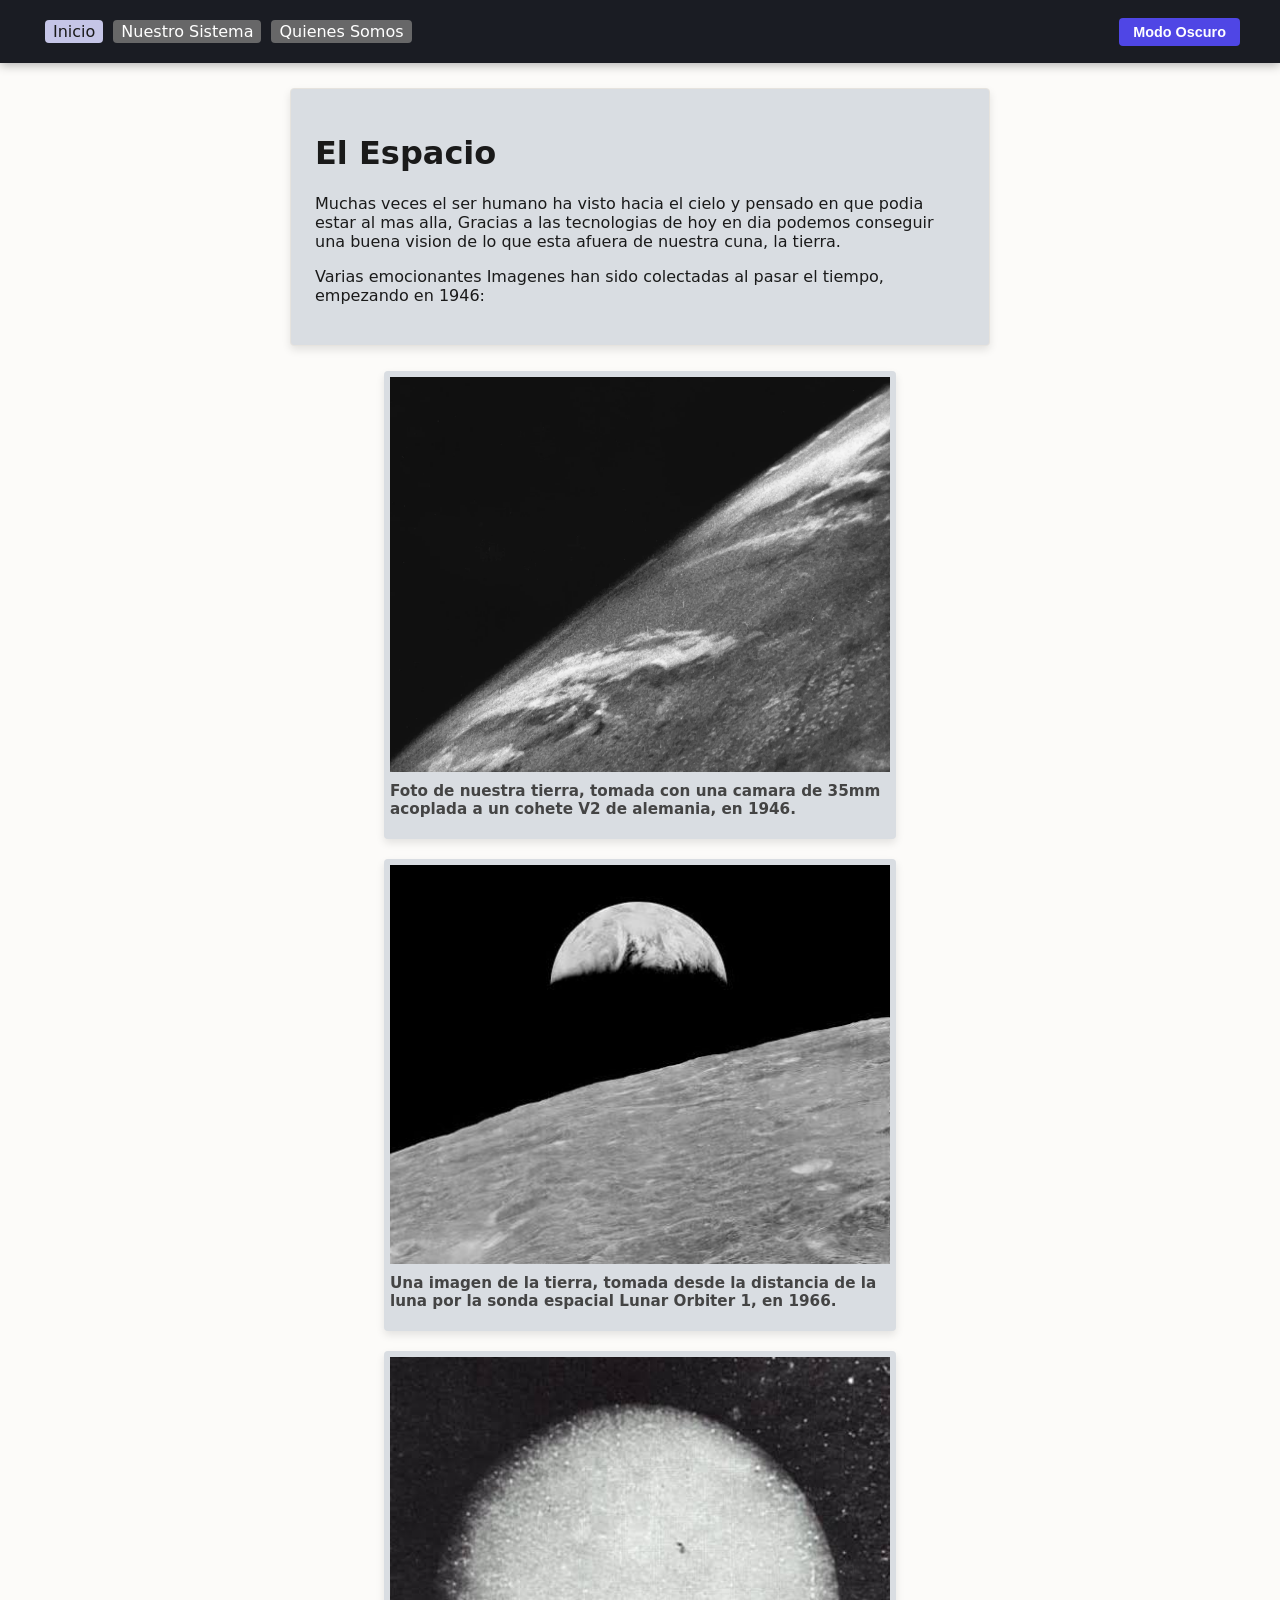
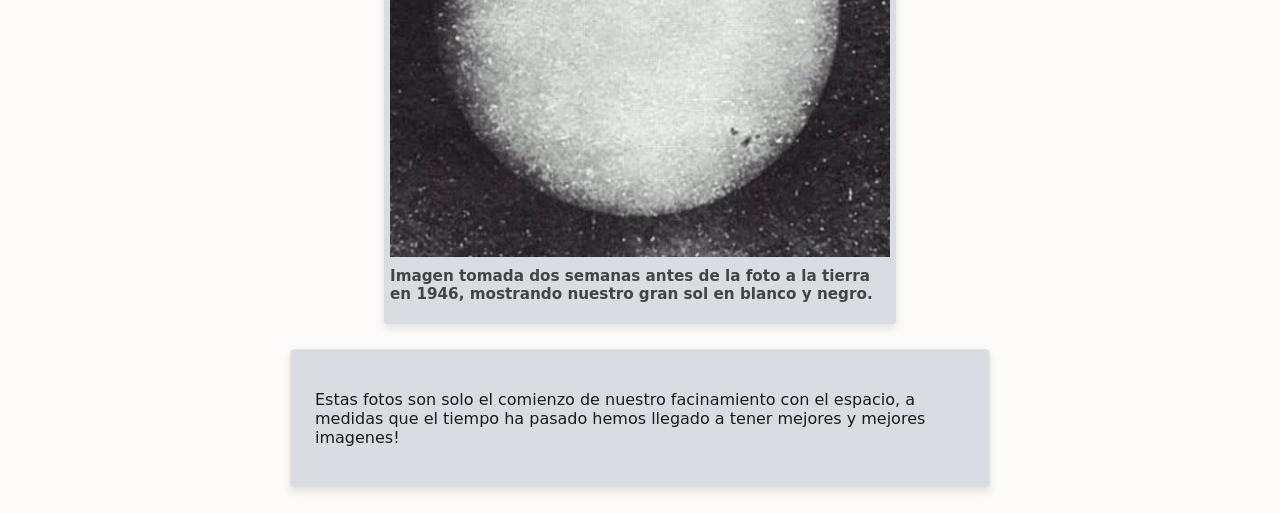
==== Index.html @ aad12935 "t" ====
<!DOCTYPE html>
<html lang="es">
<head>
    <meta charset="UTF-8">
    <title>Biblioteca Espacial</title>
    <link rel="stylesheet" href="./Assets/css/Estilo.css">
</head>
<body>
    <div class="contenedorMenu">
        <header>
            <nav class="navegacionPrincipal">
                <div class="menuEnlaces">
                    <a class="botonActivo" href="Index.html"> Inicio </a>
                    <a class="boton" href="Sistema.html"> Nuestro Sistema </a>
                    <a class="boton" href="Somos.html"> Quienes Somos </a>
                </div>

                <button id="btnTema" class="botonTema" onclick="alternarModo()">Modo Oscuro</button>
            </nav>
        </header>
    </div>

    <div class="contenedorTexto">
        <h1>El Espacio</h1>
        <p>Muchas veces el ser humano ha visto hacia el cielo y pensado en que podia estar al mas alla, Gracias a las tecnologias de hoy en dia podemos conseguir una buena vision de lo que esta afuera de nuestra cuna, la tierra.</p>
        <p>Varias emocionantes Imagenes han sido colectadas al pasar el tiempo, empezando en 1946: </p>
    </div>

    <div class="contenedorFoto">
        <img class="imagenInicio" src="./Assets/Img/1946.webp"
         alt="Foto de nuestra tierra, tomada con una camara de 35mm acoplada a un cohete V2 de alemania.">
        <h3>Foto de nuestra tierra, tomada con una camara de 35mm acoplada a un cohete V2 de alemania, en 1946. </h3>
    </div>

    <div class="contenedorFoto">
        <img class="imagenInicio" src="./Assets/Img/1966.jfif"
         alt="Una imagen de la tierra, tomada desde la distancia de la luna por la sonda espacial Lunar Orbiter 1, en 1966.">
        <h3>Una imagen de la tierra, tomada desde la distancia de la luna por la sonda espacial Lunar Orbiter 1, en 1966. </h3>
    </div>

    <div class="contenedorFoto">
        <img class="imagenInicio" src="./Assets/Img/1966SUN.jfif"
         alt="Imagen sacada en 1946, dos semanas antes de la foto a la tierra, mostrando al sol en blanco y negro.">
        <h3>Imagen tomada dos semanas antes de la foto a la tierra en 1946, mostrando nuestro gran sol en blanco y negro. </h3>
    </div>

    <div class="contenedorTexto">
        <p>Estas fotos son solo el comienzo de nuestro facinamiento con el espacio, a medidas que el tiempo ha pasado hemos llegado a tener mejores y mejores imagenes!<p>
    </div>

    <script src="./Assets/Js/Main.js"></script>
</body>
</html>
---- Assets/css/Estilo.css ----
:root {
    /* Modo Claro (Default) */
    --bg-global: #fcfbf9;
    --bg-modulo: #d9dde2;
    --bg-header: #1a1c23;
    
    --texto-color: #1a1a1a;
    --texto-muted: #444444;
    --borde-color: #e6e3de;
    
    --color-acento: #4f46e5;
    --boton-bg: rgba(112, 112, 112, 0.897);
    --boton-activo-bg: rgba(217, 216, 253, 0.897);
    --boton-activo-texto: #1a1a1a;
    --boton-texto: #ffffff;
    
    --radius-editorial: 4px;
    --sombra-header: 0 2px 10px rgba(0, 0, 0, 0.3);
    --sombra-foto: 0 4px 8px rgba(0, 0, 0, 0.1);
    --transicion: all 0.3s cubic-bezier(0.4, 0, 0.2, 1);
}

.dark-mode {
    /* Modo Oscuro */
    --bg-global: #0d0d0d;
    --bg-modulo: #5f5f5f;
    --bg-header: #070708;
    
    --texto-color: #f5f5f5;
    --texto-muted: #b4b3b3;
    --borde-color: #262626;
    
    --color-acento: #a5b4fc;
    --boton-bg: #262626;
    --boton-activo-bg: #a5b4fc;
    --boton-activo-texto: #0d0d0d;
    --boton-texto: #f5f5f5;
    
    --sombra-header: 0 2px 10px rgba(0, 0, 0, 0.8);
    --sombra-foto: 0 4px 12px rgba(0, 0, 0, 0.5);
}

body {
    background-color: var(--bg-global);
    color: var(--texto-color);
    transition: var(--transicion);
    font-family: system-ui, -apple-system, BlinkMacSystemFont, 'Segoe UI', Roboto, sans-serif;
    margin: 0;
}

.contenedorMenu {
    background-color: var(--bg-header);
    padding: 15px 0;
    box-shadow: var(--sombra-header);
    position: sticky;
    top: 0;
    z-index: 100;
    transition: var(--transicion);
}

.navegacionPrincipal {
    display: flex;
    justify-content: space-between; 
    align-items: center;            
    width: 100%;                     
    max-width: 1200px;
    margin: 0 auto;
}

.menuEnlaces {
    display: flex;
    align-items: center;
    flex-wrap: wrap;
}

.boton {
    background-color: var(--boton-bg);
    color: var(--boton-texto);
    padding: 2px 8px;
    margin: 5px;
    text-decoration: none;
    border-radius: var(--radius-editorial);
    transition: var(--transicion);
}

.botonActivo {
    background-color: var(--boton-activo-bg);
    color: var(--boton-activo-texto);
    padding: 2px 8px;
    margin: 5px;
    text-decoration: none;
    border-radius: var(--radius-editorial);
    transition: var(--transicion);
}

.botonTema {
    background-color: var(--color-acento);
    color: #ffffff;
    border: none;
    padding: 6px 14px;
    border-radius: var(--radius-editorial);
    cursor: pointer;
    font-size: 0.9rem;
    font-weight: 600;
    transition: var(--transicion);
}

.contenedorTexto {
    background-color: var(--bg-modulo);
    border: 1px solid var(--borde-color);
    border-radius: var(--radius-editorial);
    padding: 24px;
    margin: 25px auto;
    box-shadow: var(--sombra-foto);
    backdrop-filter: blur(5px);
    max-width: 650px;
}

.contenedorFoto {
    max-width: 500px; 
    margin: 20px auto; 
    text-align: left; 
    background-color: var(--bg-modulo);
    padding: 6px;
    box-shadow: var(--sombra-foto);
    border-radius: var(--radius-editorial);
    transition: var(--transicion);
}

.imagenInicio {
    width: 100%; 
    height: auto; 
    display: block;
}

.contenedorFoto h3 {
    font-size: 0.95rem;
    color: var(--texto-muted);
    margin-top: 10px;
    transition: var(--transicion);
}

/*De sistemas.html*/

.contenedorCarrusel {
    display: flex;
    align-items: center;
    justify-content: center;
    gap: 15px;
    max-width: 700px;
    margin: 20px auto;
}

.botonCarrusel {
    background-color: var(--boton-bg);
    color: var(--boton-texto);
    border: none;
    font-size: 1.5rem;
    padding: 10px 16px;
    border-radius: var(--radius-editorial);
    cursor: pointer;
    transition: var(--transicion);
}

.botonCarrusel:hover {
    background-color: var(--color-acento);
    color: #ffffff;
    transform: scale(1.05);
}

.contenedorCarrusel .contenedorFoto {
    margin: 0;
    flex-grow: 1;
}

.contenedorFoto h2 {
    margin: 0 0 10px 0;
    font-size: 1.4rem;
    color: var(--texto-color);
}
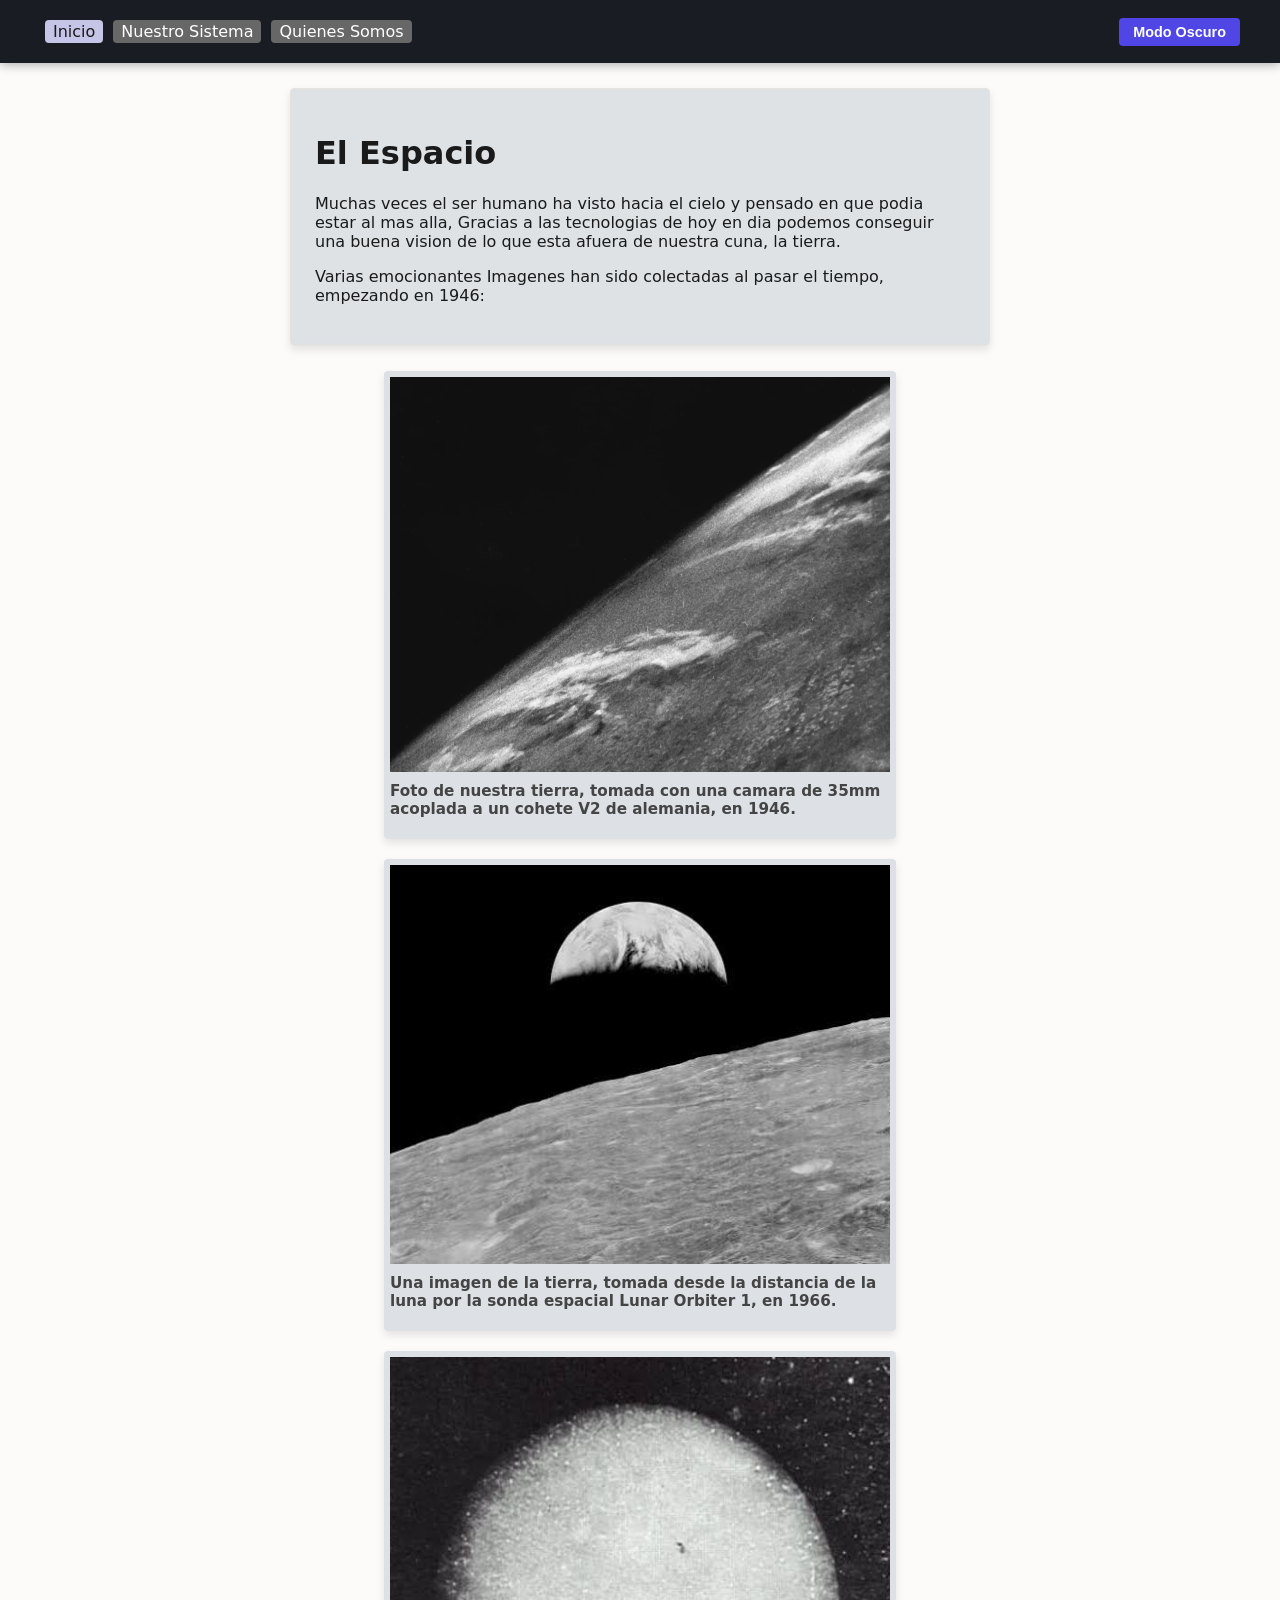
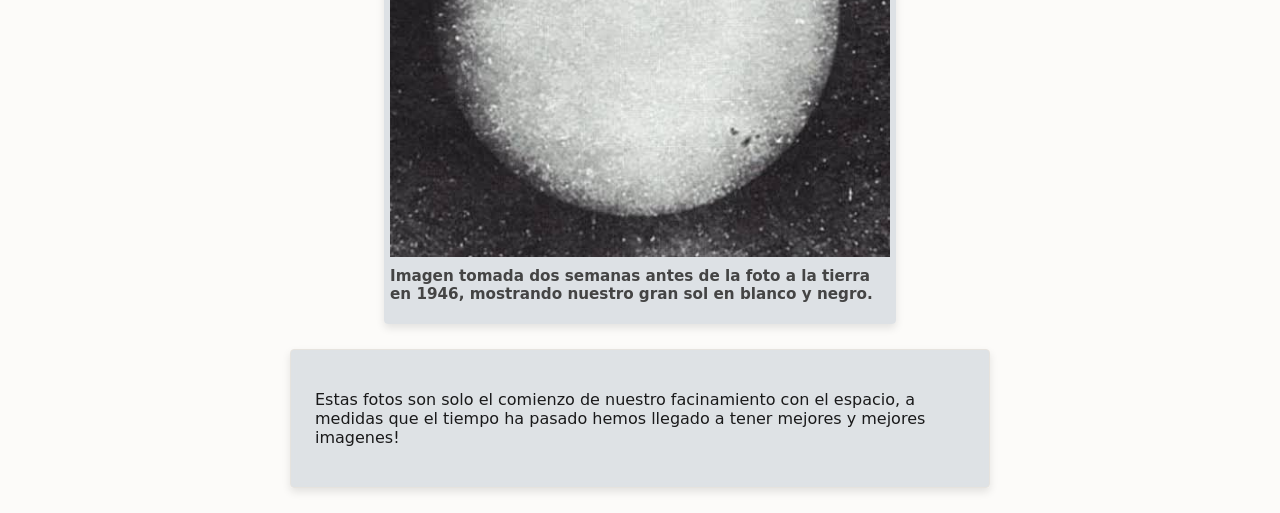
==== commit d31d0edd: "cambio de Syntax- Buenas profe si estas viendo esto, no encontre ningun fallo que no me dejara abrir" ====
--- a/Index.html
+++ b/Index.html
@@ -45,7 +45,7 @@
     </div>
 
     <div class="contenedorTexto">
-        <p>Estas fotos son solo el comienzo de nuestro facinamiento con el espacio, a medidas que el tiempo ha pasado hemos llegado a tener mejores y mejores imagenes!<p>
+        <p>Estas fotos son solo el comienzo de nuestro facinamiento con el espacio, a medidas que el tiempo ha pasado hemos llegado a tener mejores y mejores imagenes!</p>
     </div>
 
     <script src="./Assets/Js/Main.js"></script>
--- a/Assets/css/Estilo.css
+++ b/Assets/css/Estilo.css
@@ -1,7 +1,7 @@
 :root {
     /* Modo Claro (Default) */
     --bg-global: #fcfbf9;
-    --bg-modulo: #d9dde2;
+    --bg-modulo: rgba(217, 221, 226, 0.85);
     --bg-header: #1a1c23;
     
     --texto-color: #1a1a1a;
@@ -23,7 +23,7 @@
 .dark-mode {
     /* Modo Oscuro */
     --bg-global: #0d0d0d;
-    --bg-modulo: #5f5f5f;
+    --bg-modulo: rgba(45, 45, 45, 0.85);
     --bg-header: #070708;
     
     --texto-color: #f5f5f5;
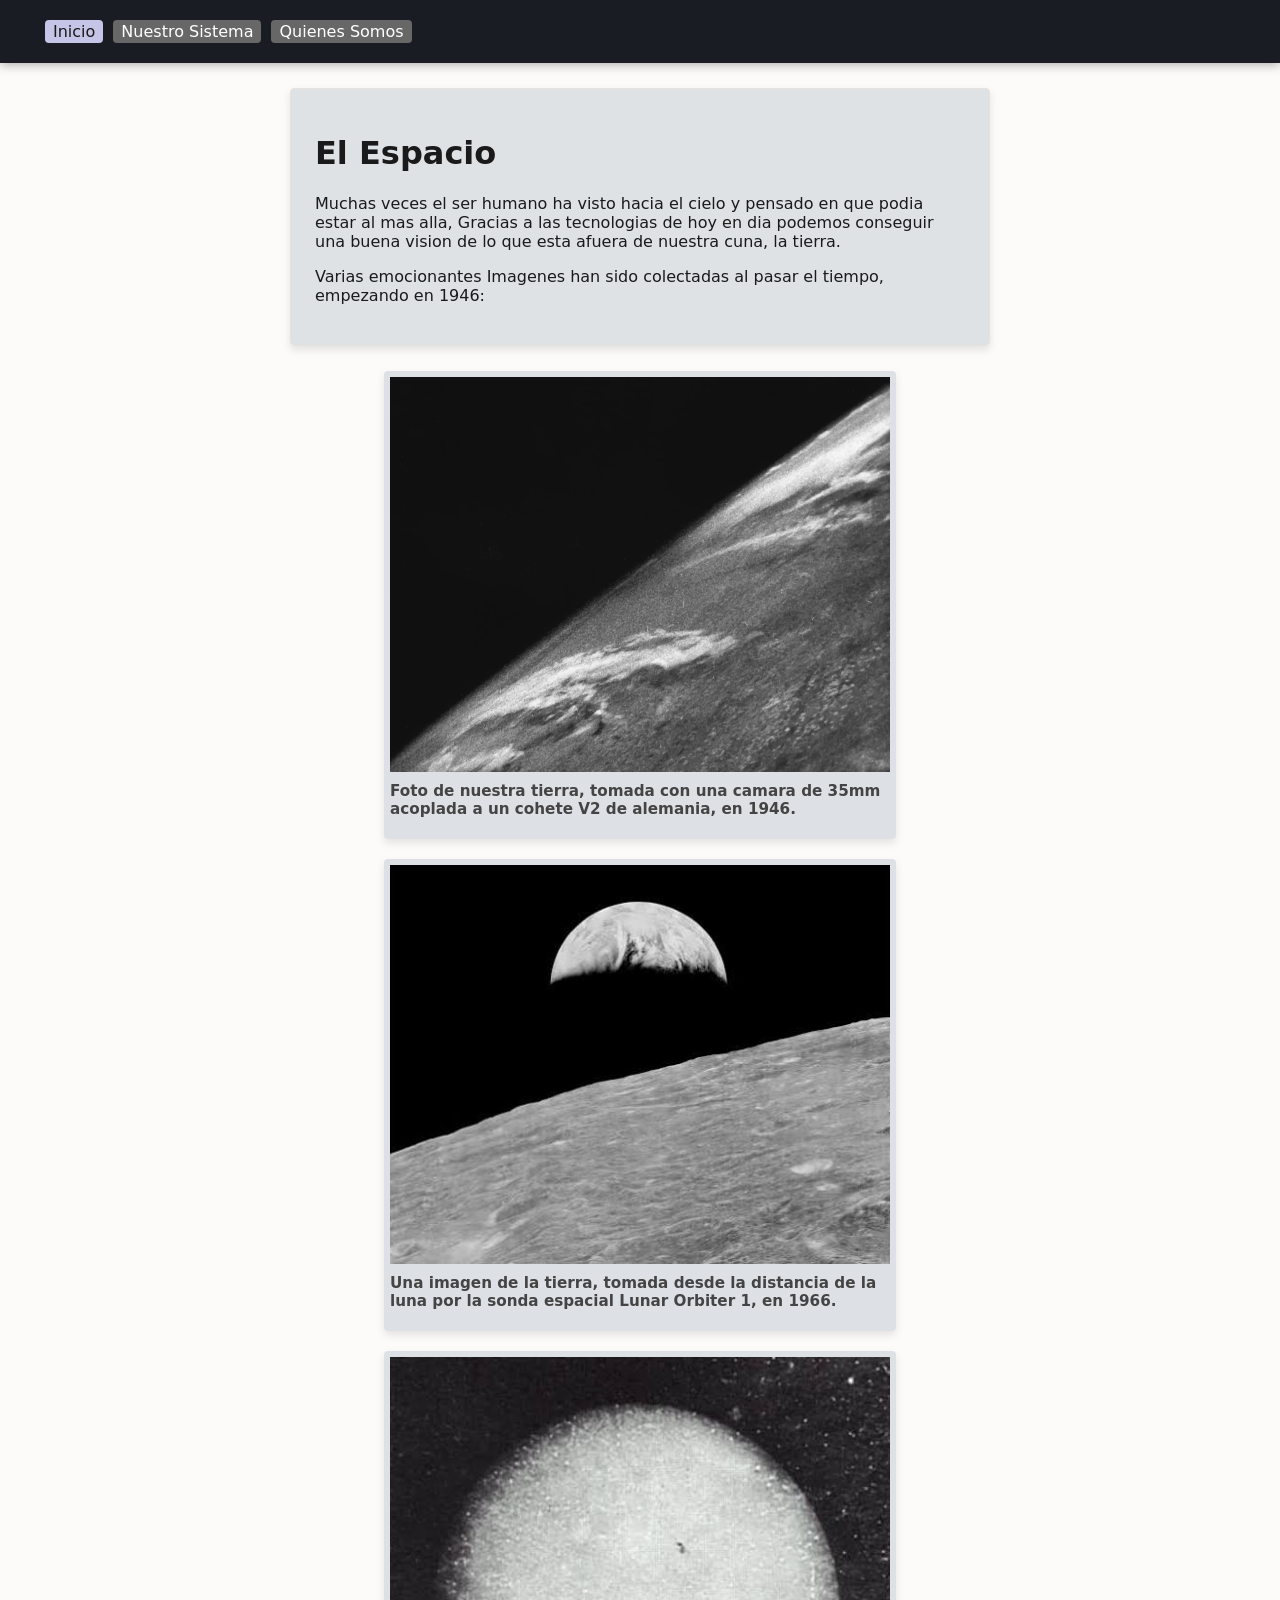
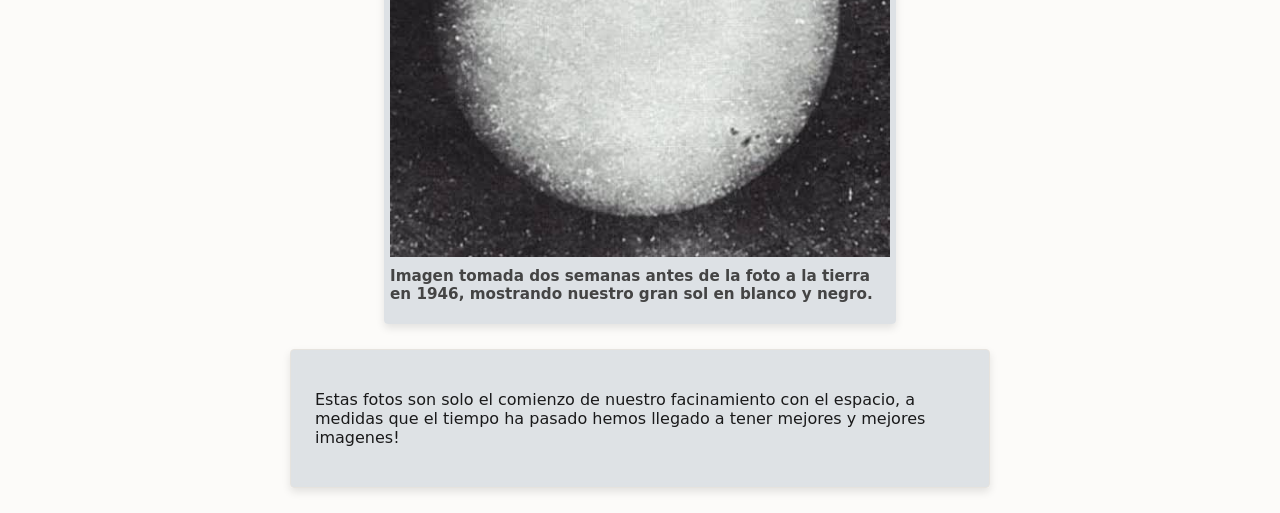
==== commit e86c3ae5: "Sin .js" ====
--- a/Index.html
+++ b/Index.html
@@ -14,8 +14,6 @@
                     <a class="boton" href="Sistema.html"> Nuestro Sistema </a>
                     <a class="boton" href="Somos.html"> Quienes Somos </a>
                 </div>
-
-                <button id="btnTema" class="botonTema" onclick="alternarModo()">Modo Oscuro</button>
             </nav>
         </header>
     </div>
@@ -47,7 +45,5 @@
     <div class="contenedorTexto">
         <p>Estas fotos son solo el comienzo de nuestro facinamiento con el espacio, a medidas que el tiempo ha pasado hemos llegado a tener mejores y mejores imagenes!</p>
     </div>
-
-    <script src="./Assets/Js/Main.js"></script>
 </body>
 </html>
--- a/Assets/css/Estilo.css
+++ b/Assets/css/Estilo.css
@@ -138,43 +138,4 @@
     color: var(--texto-muted);
     margin-top: 10px;
     transition: var(--transicion);
-}
-
-/*De sistemas.html*/
-
-.contenedorCarrusel {
-    display: flex;
-    align-items: center;
-    justify-content: center;
-    gap: 15px;
-    max-width: 700px;
-    margin: 20px auto;
-}
-
-.botonCarrusel {
-    background-color: var(--boton-bg);
-    color: var(--boton-texto);
-    border: none;
-    font-size: 1.5rem;
-    padding: 10px 16px;
-    border-radius: var(--radius-editorial);
-    cursor: pointer;
-    transition: var(--transicion);
-}
-
-.botonCarrusel:hover {
-    background-color: var(--color-acento);
-    color: #ffffff;
-    transform: scale(1.05);
-}
-
-.contenedorCarrusel .contenedorFoto {
-    margin: 0;
-    flex-grow: 1;
-}
-
-.contenedorFoto h2 {
-    margin: 0 0 10px 0;
-    font-size: 1.4rem;
-    color: var(--texto-color);
 }
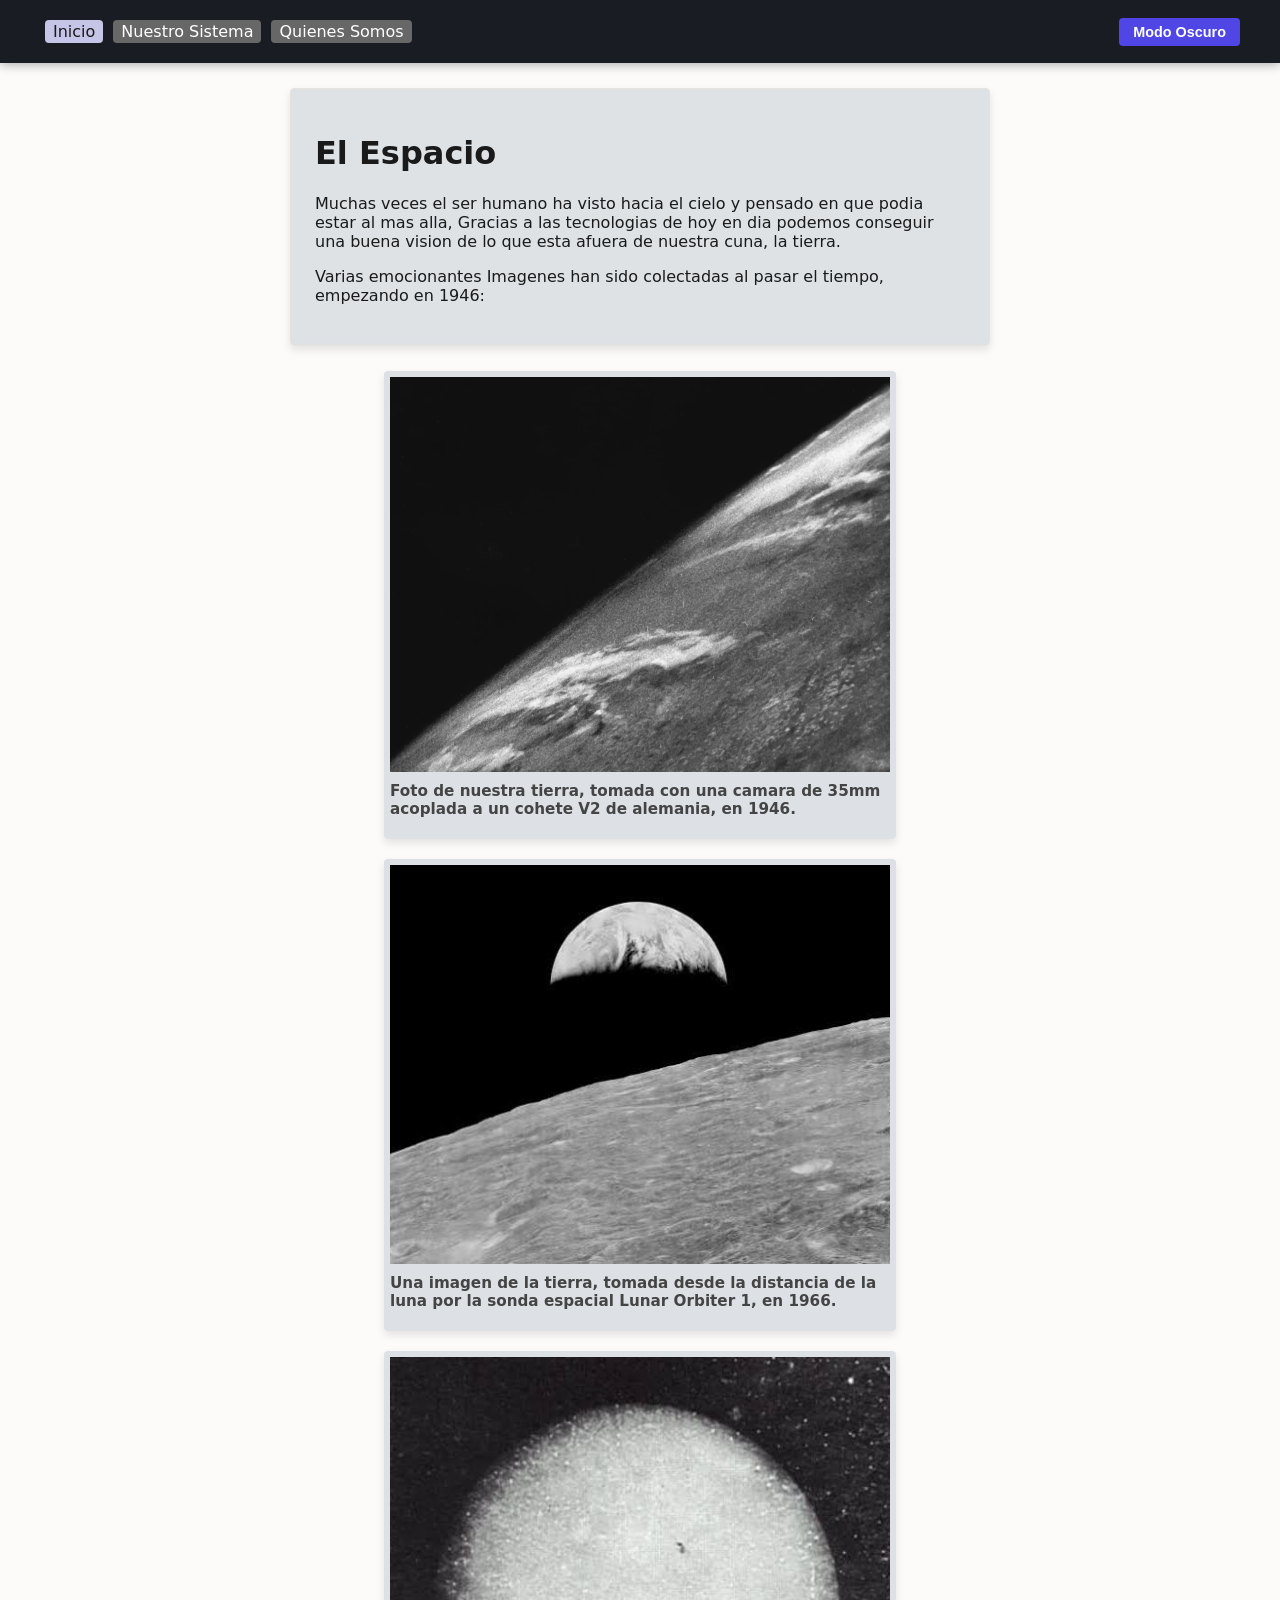
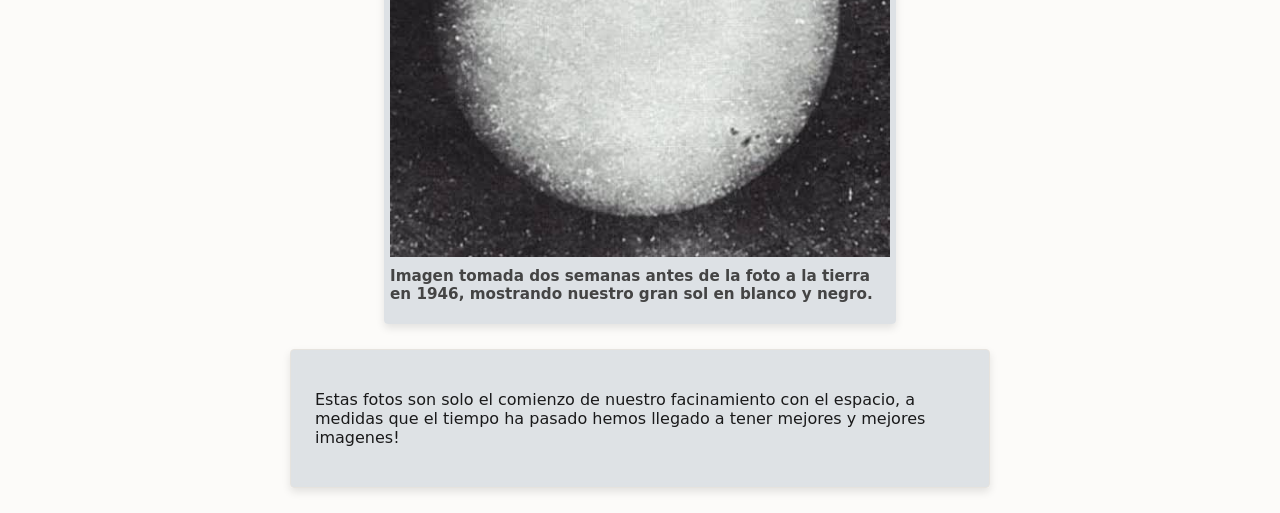
==== commit be17265c: "Revert "Sin .js" This reverts commit e86c3ae538fede8ceb5b843f9136a074d3278ef7." ====
--- a/Index.html
+++ b/Index.html
@@ -14,6 +14,8 @@
                     <a class="boton" href="Sistema.html"> Nuestro Sistema </a>
                     <a class="boton" href="Somos.html"> Quienes Somos </a>
                 </div>
+
+                <button id="btnTema" class="botonTema" onclick="alternarModo()">Modo Oscuro</button>
             </nav>
         </header>
     </div>
@@ -45,5 +47,7 @@
     <div class="contenedorTexto">
         <p>Estas fotos son solo el comienzo de nuestro facinamiento con el espacio, a medidas que el tiempo ha pasado hemos llegado a tener mejores y mejores imagenes!</p>
     </div>
+
+    <script src="./Assets/Js/Main.js"></script>
 </body>
 </html>
--- a/Assets/css/Estilo.css
+++ b/Assets/css/Estilo.css
@@ -138,4 +138,43 @@
     color: var(--texto-muted);
     margin-top: 10px;
     transition: var(--transicion);
+}
+
+/*De sistemas.html*/
+
+.contenedorCarrusel {
+    display: flex;
+    align-items: center;
+    justify-content: center;
+    gap: 15px;
+    max-width: 700px;
+    margin: 20px auto;
+}
+
+.botonCarrusel {
+    background-color: var(--boton-bg);
+    color: var(--boton-texto);
+    border: none;
+    font-size: 1.5rem;
+    padding: 10px 16px;
+    border-radius: var(--radius-editorial);
+    cursor: pointer;
+    transition: var(--transicion);
+}
+
+.botonCarrusel:hover {
+    background-color: var(--color-acento);
+    color: #ffffff;
+    transform: scale(1.05);
+}
+
+.contenedorCarrusel .contenedorFoto {
+    margin: 0;
+    flex-grow: 1;
+}
+
+.contenedorFoto h2 {
+    margin: 0 0 10px 0;
+    font-size: 1.4rem;
+    color: var(--texto-color);
 }
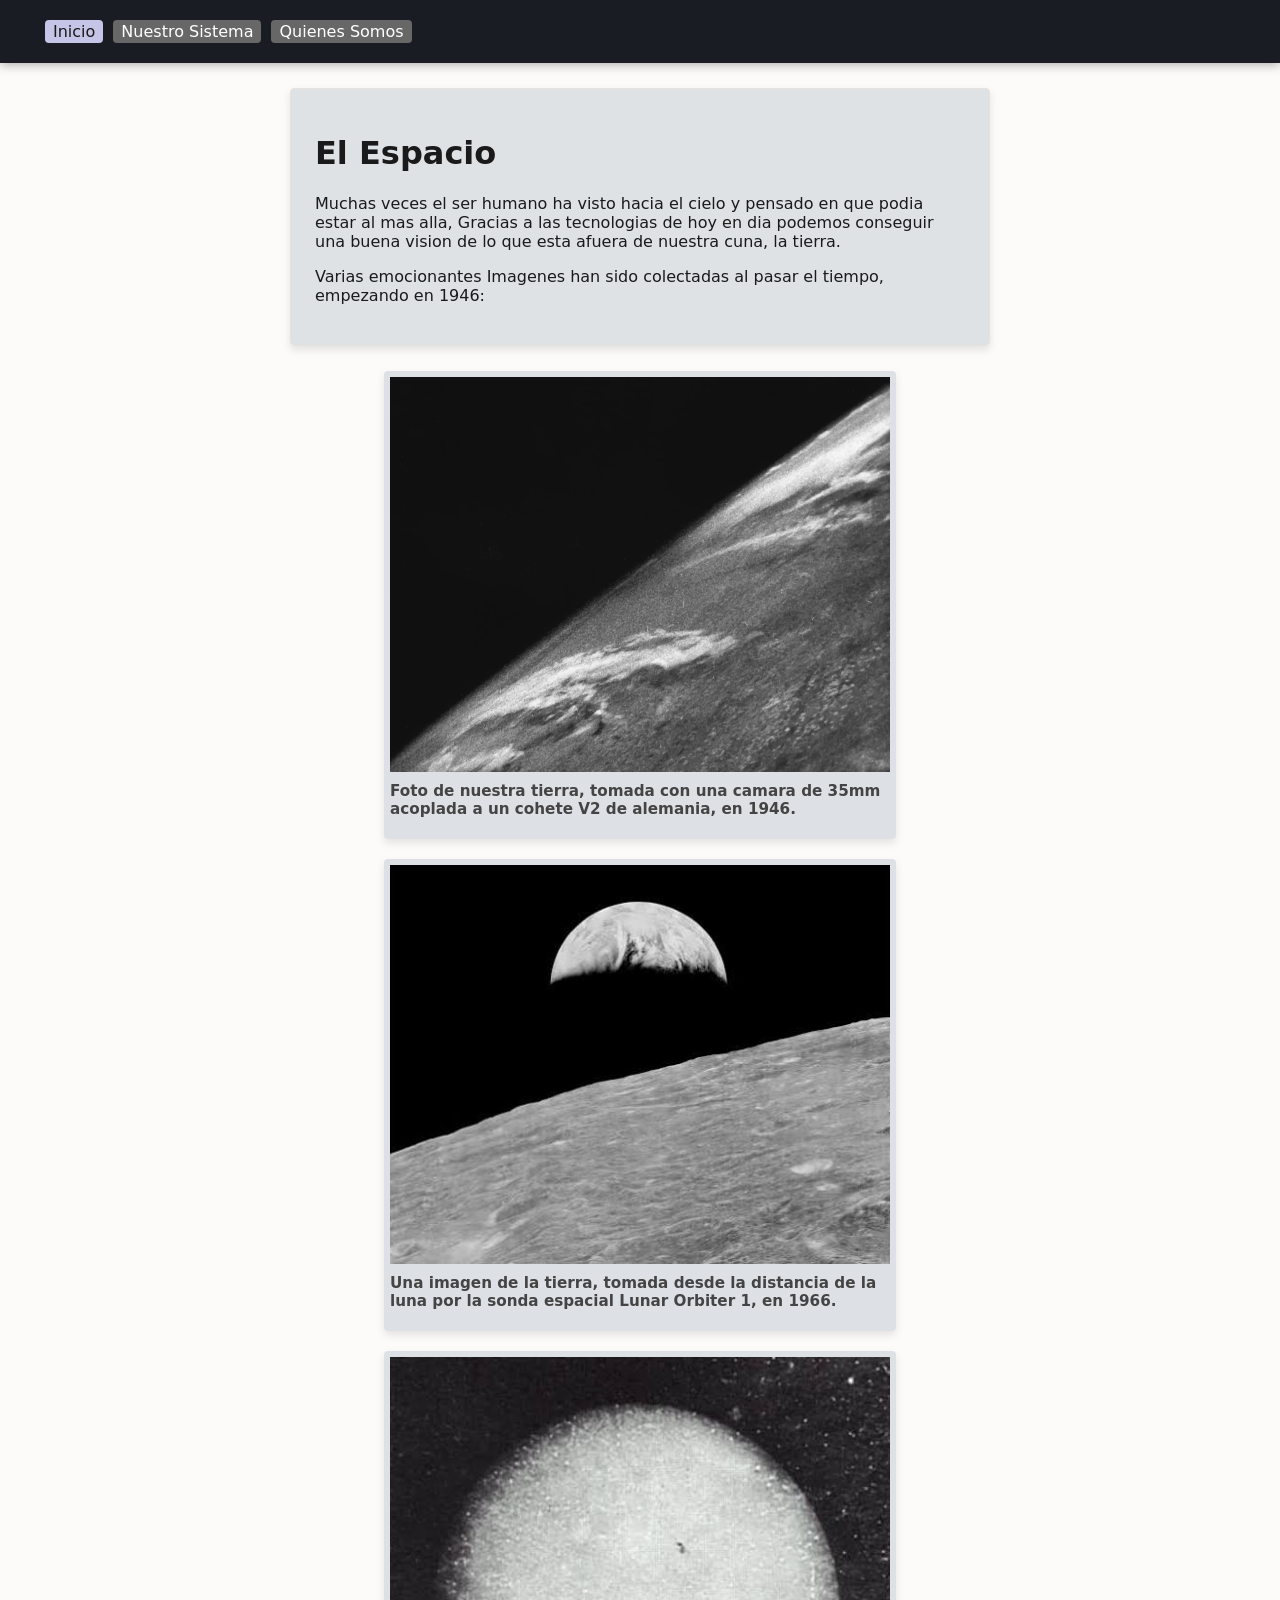
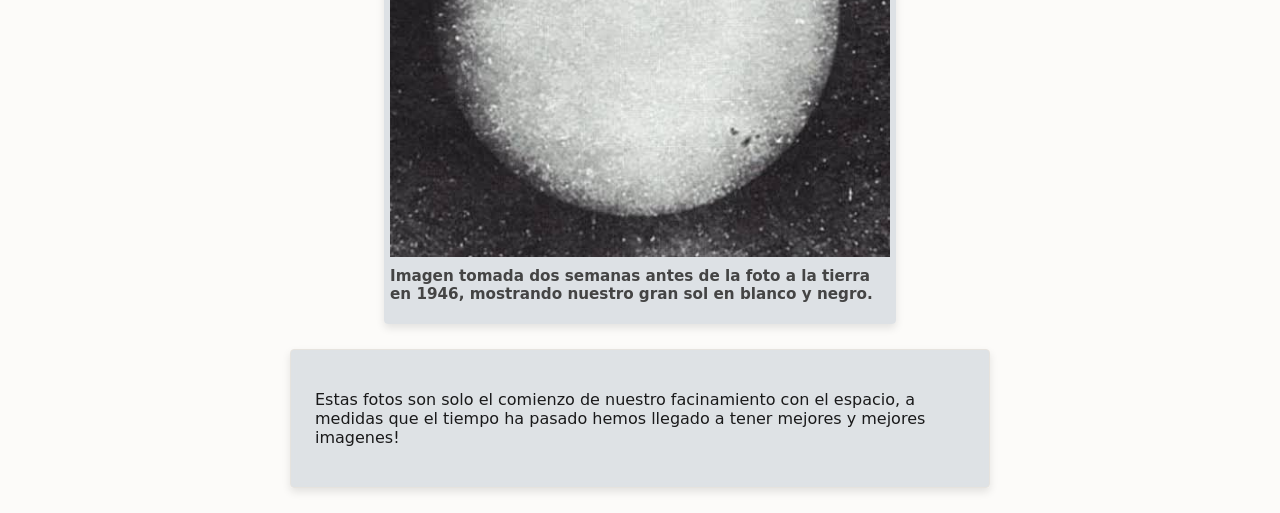
==== commit 3f96d1b5: "Reapply "Sin .js" This reverts commit be17265c6bbf15f724939944324e2cdbb5e0bb9a." ====
--- a/Index.html
+++ b/Index.html
@@ -14,8 +14,6 @@
                     <a class="boton" href="Sistema.html"> Nuestro Sistema </a>
                     <a class="boton" href="Somos.html"> Quienes Somos </a>
                 </div>
-
-                <button id="btnTema" class="botonTema" onclick="alternarModo()">Modo Oscuro</button>
             </nav>
         </header>
     </div>
@@ -47,7 +45,5 @@
     <div class="contenedorTexto">
         <p>Estas fotos son solo el comienzo de nuestro facinamiento con el espacio, a medidas que el tiempo ha pasado hemos llegado a tener mejores y mejores imagenes!</p>
     </div>
-
-    <script src="./Assets/Js/Main.js"></script>
 </body>
 </html>
--- a/Assets/css/Estilo.css
+++ b/Assets/css/Estilo.css
@@ -138,43 +138,4 @@
     color: var(--texto-muted);
     margin-top: 10px;
     transition: var(--transicion);
-}
-
-/*De sistemas.html*/
-
-.contenedorCarrusel {
-    display: flex;
-    align-items: center;
-    justify-content: center;
-    gap: 15px;
-    max-width: 700px;
-    margin: 20px auto;
-}
-
-.botonCarrusel {
-    background-color: var(--boton-bg);
-    color: var(--boton-texto);
-    border: none;
-    font-size: 1.5rem;
-    padding: 10px 16px;
-    border-radius: var(--radius-editorial);
-    cursor: pointer;
-    transition: var(--transicion);
-}
-
-.botonCarrusel:hover {
-    background-color: var(--color-acento);
-    color: #ffffff;
-    transform: scale(1.05);
-}
-
-.contenedorCarrusel .contenedorFoto {
-    margin: 0;
-    flex-grow: 1;
-}
-
-.contenedorFoto h2 {
-    margin: 0 0 10px 0;
-    font-size: 1.4rem;
-    color: var(--texto-color);
 }
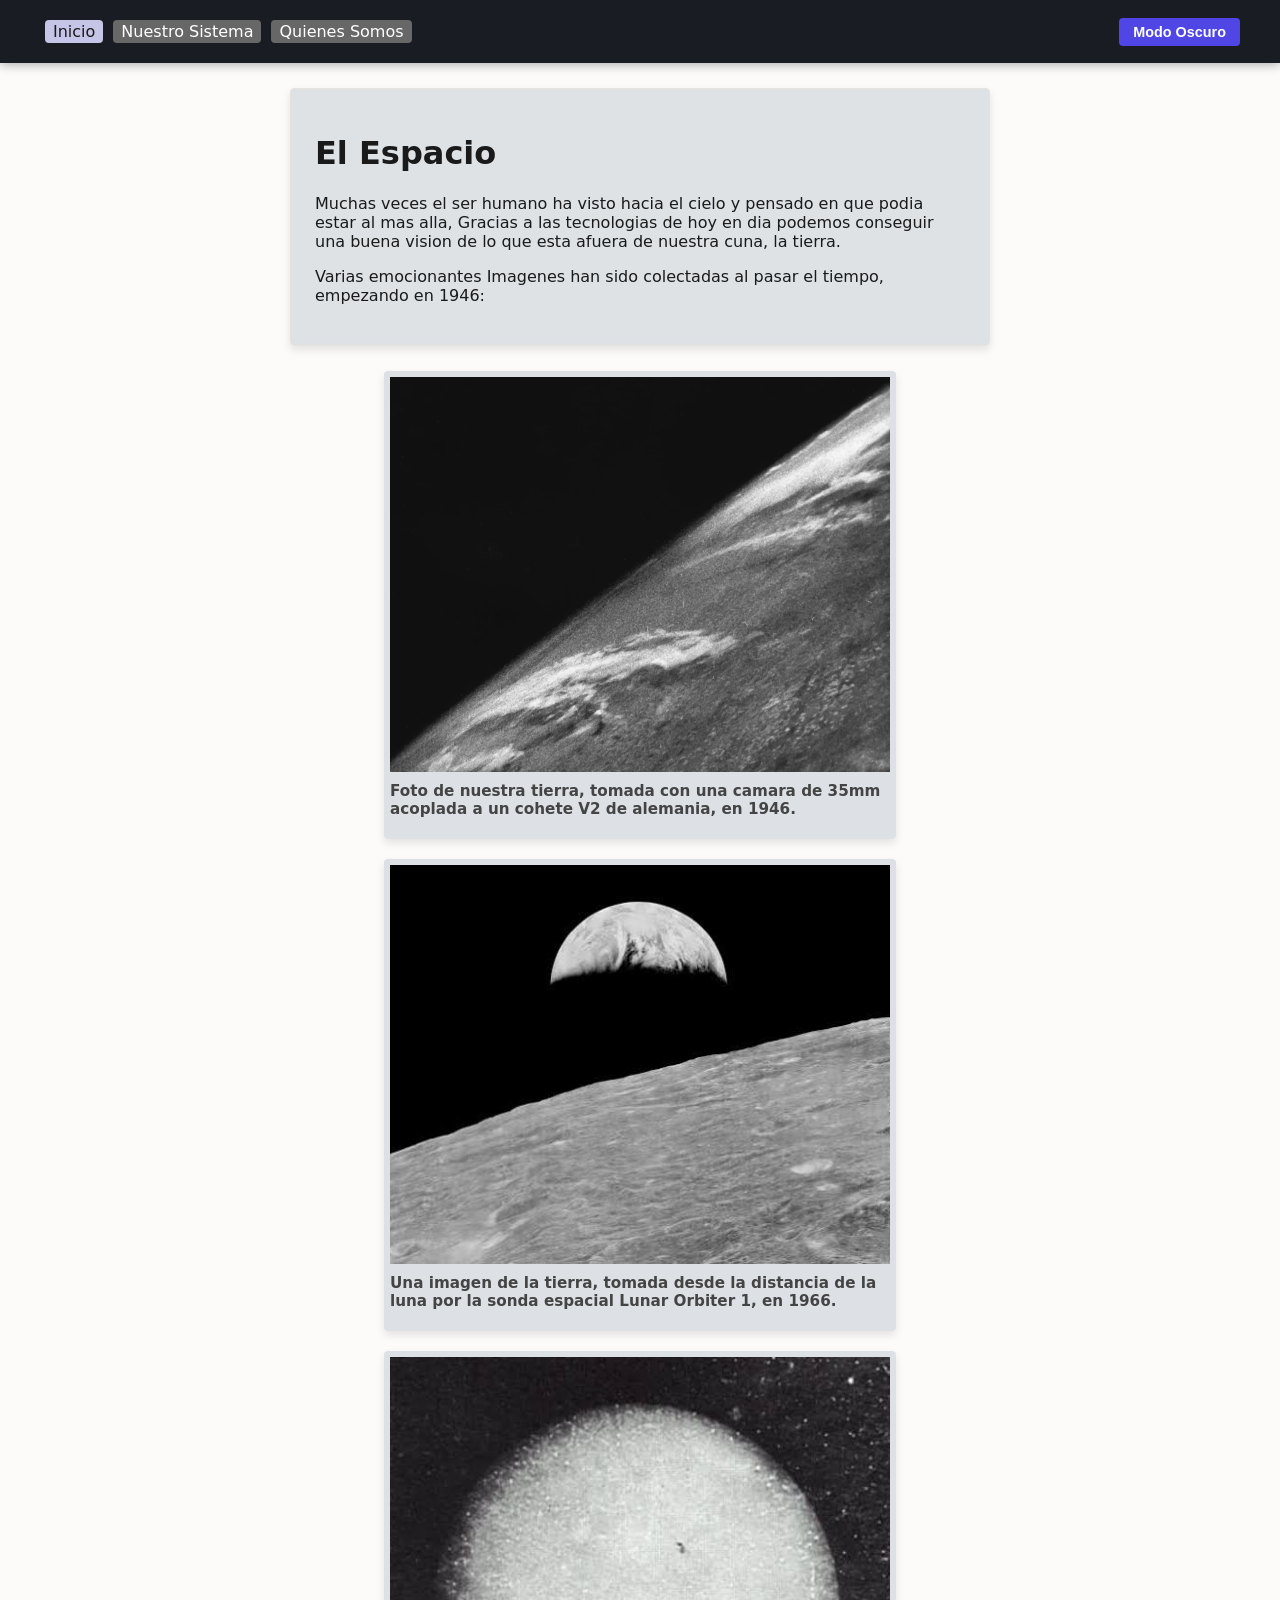
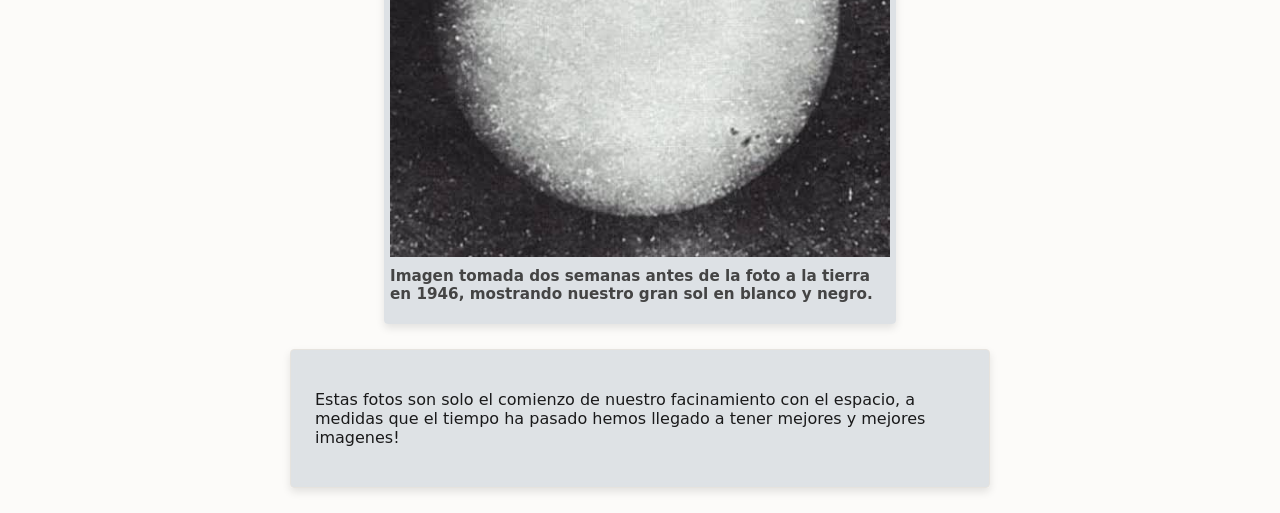
==== commit 54cbf6c8: "Revert "Sin .js" This reverts commit e86c3ae538fede8ceb5b843f9136a074d3278ef7." ====
--- a/Index.html
+++ b/Index.html
@@ -14,6 +14,8 @@
                     <a class="boton" href="Sistema.html"> Nuestro Sistema </a>
                     <a class="boton" href="Somos.html"> Quienes Somos </a>
                 </div>
+
+                <button id="btnTema" class="botonTema" onclick="alternarModo()">Modo Oscuro</button>
             </nav>
         </header>
     </div>
@@ -45,5 +47,7 @@
     <div class="contenedorTexto">
         <p>Estas fotos son solo el comienzo de nuestro facinamiento con el espacio, a medidas que el tiempo ha pasado hemos llegado a tener mejores y mejores imagenes!</p>
     </div>
+
+    <script src="./Assets/Js/Main.js"></script>
 </body>
 </html>
--- a/Assets/css/Estilo.css
+++ b/Assets/css/Estilo.css
@@ -138,4 +138,43 @@
     color: var(--texto-muted);
     margin-top: 10px;
     transition: var(--transicion);
+}
+
+/*De sistemas.html*/
+
+.contenedorCarrusel {
+    display: flex;
+    align-items: center;
+    justify-content: center;
+    gap: 15px;
+    max-width: 700px;
+    margin: 20px auto;
+}
+
+.botonCarrusel {
+    background-color: var(--boton-bg);
+    color: var(--boton-texto);
+    border: none;
+    font-size: 1.5rem;
+    padding: 10px 16px;
+    border-radius: var(--radius-editorial);
+    cursor: pointer;
+    transition: var(--transicion);
+}
+
+.botonCarrusel:hover {
+    background-color: var(--color-acento);
+    color: #ffffff;
+    transform: scale(1.05);
+}
+
+.contenedorCarrusel .contenedorFoto {
+    margin: 0;
+    flex-grow: 1;
+}
+
+.contenedorFoto h2 {
+    margin: 0 0 10px 0;
+    font-size: 1.4rem;
+    color: var(--texto-color);
 }
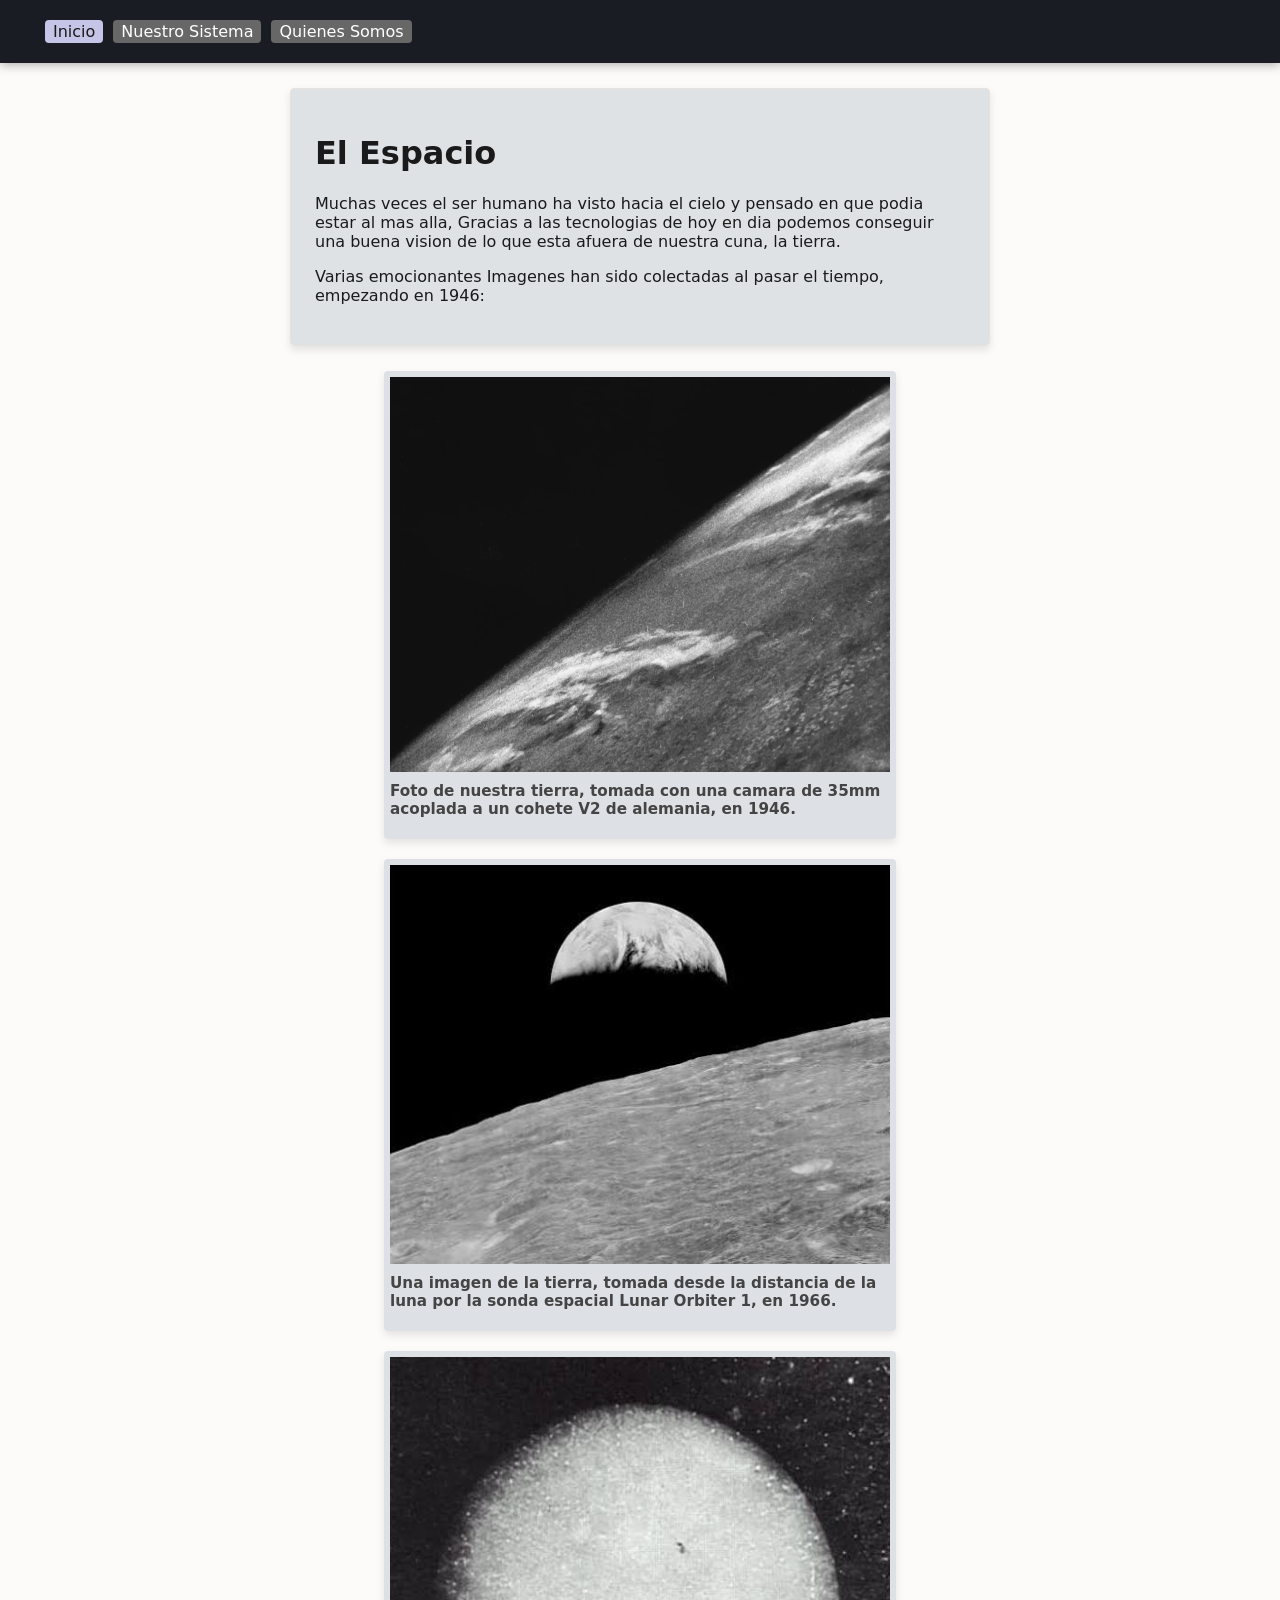
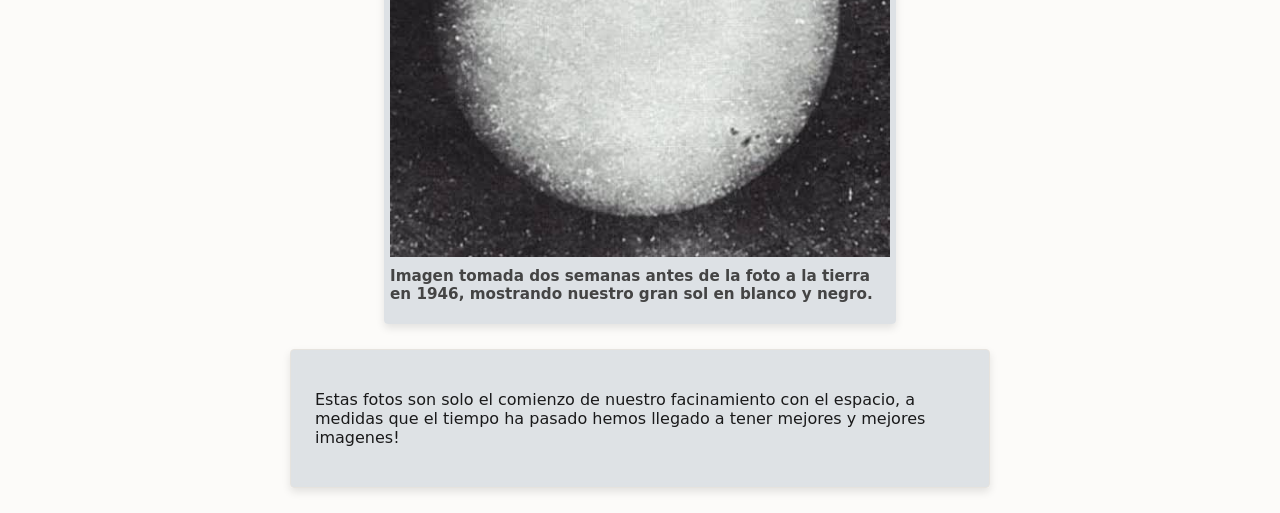
==== commit 5cf30c47: "no java" ====
--- a/Index.html
+++ b/Index.html
@@ -14,8 +14,6 @@
                     <a class="boton" href="Sistema.html"> Nuestro Sistema </a>
                     <a class="boton" href="Somos.html"> Quienes Somos </a>
                 </div>
-
-                <button id="btnTema" class="botonTema" onclick="alternarModo()">Modo Oscuro</button>
             </nav>
         </header>
     </div>
@@ -47,7 +45,5 @@
     <div class="contenedorTexto">
         <p>Estas fotos son solo el comienzo de nuestro facinamiento con el espacio, a medidas que el tiempo ha pasado hemos llegado a tener mejores y mejores imagenes!</p>
     </div>
-
-    <script src="./Assets/Js/Main.js"></script>
 </body>
 </html>
--- a/Assets/css/Estilo.css
+++ b/Assets/css/Estilo.css
@@ -138,43 +138,4 @@
     color: var(--texto-muted);
     margin-top: 10px;
     transition: var(--transicion);
-}
-
-/*De sistemas.html*/
-
-.contenedorCarrusel {
-    display: flex;
-    align-items: center;
-    justify-content: center;
-    gap: 15px;
-    max-width: 700px;
-    margin: 20px auto;
-}
-
-.botonCarrusel {
-    background-color: var(--boton-bg);
-    color: var(--boton-texto);
-    border: none;
-    font-size: 1.5rem;
-    padding: 10px 16px;
-    border-radius: var(--radius-editorial);
-    cursor: pointer;
-    transition: var(--transicion);
-}
-
-.botonCarrusel:hover {
-    background-color: var(--color-acento);
-    color: #ffffff;
-    transform: scale(1.05);
-}
-
-.contenedorCarrusel .contenedorFoto {
-    margin: 0;
-    flex-grow: 1;
-}
-
-.contenedorFoto h2 {
-    margin: 0 0 10px 0;
-    font-size: 1.4rem;
-    color: var(--texto-color);
 }
